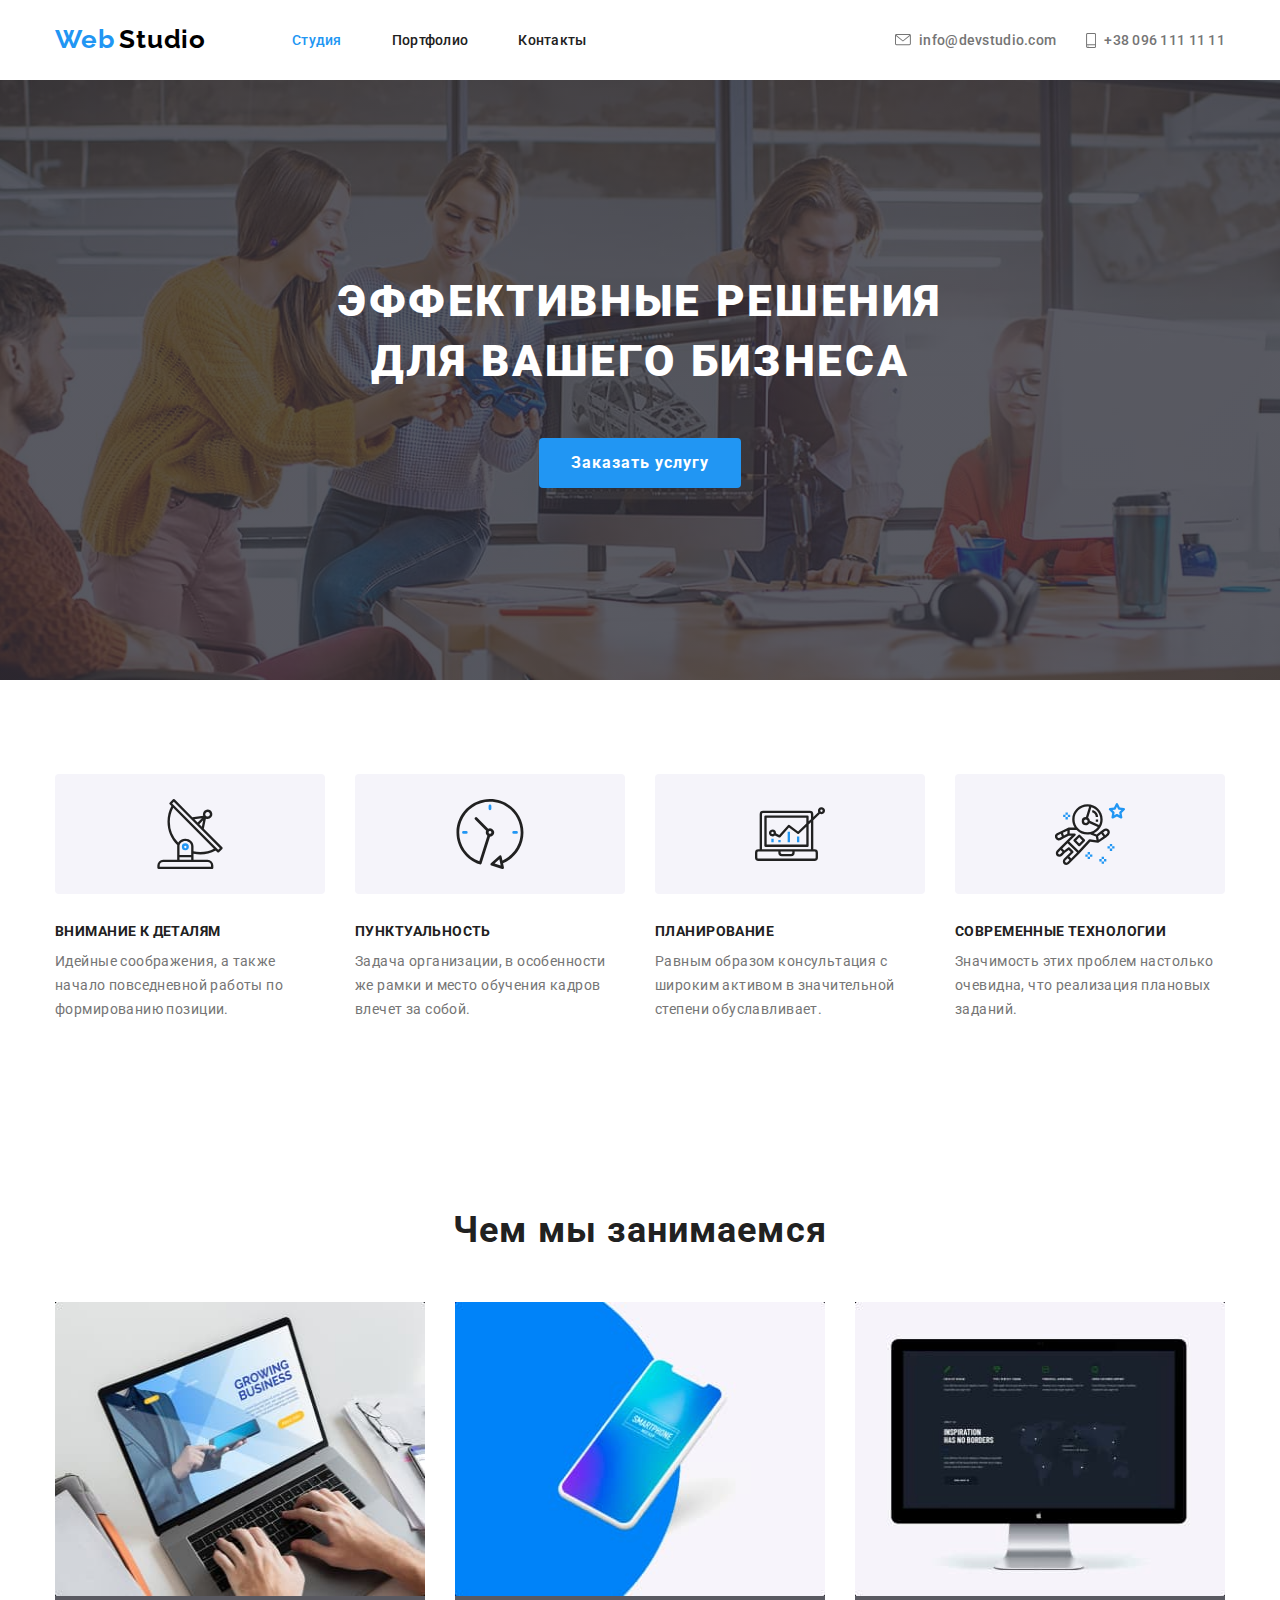
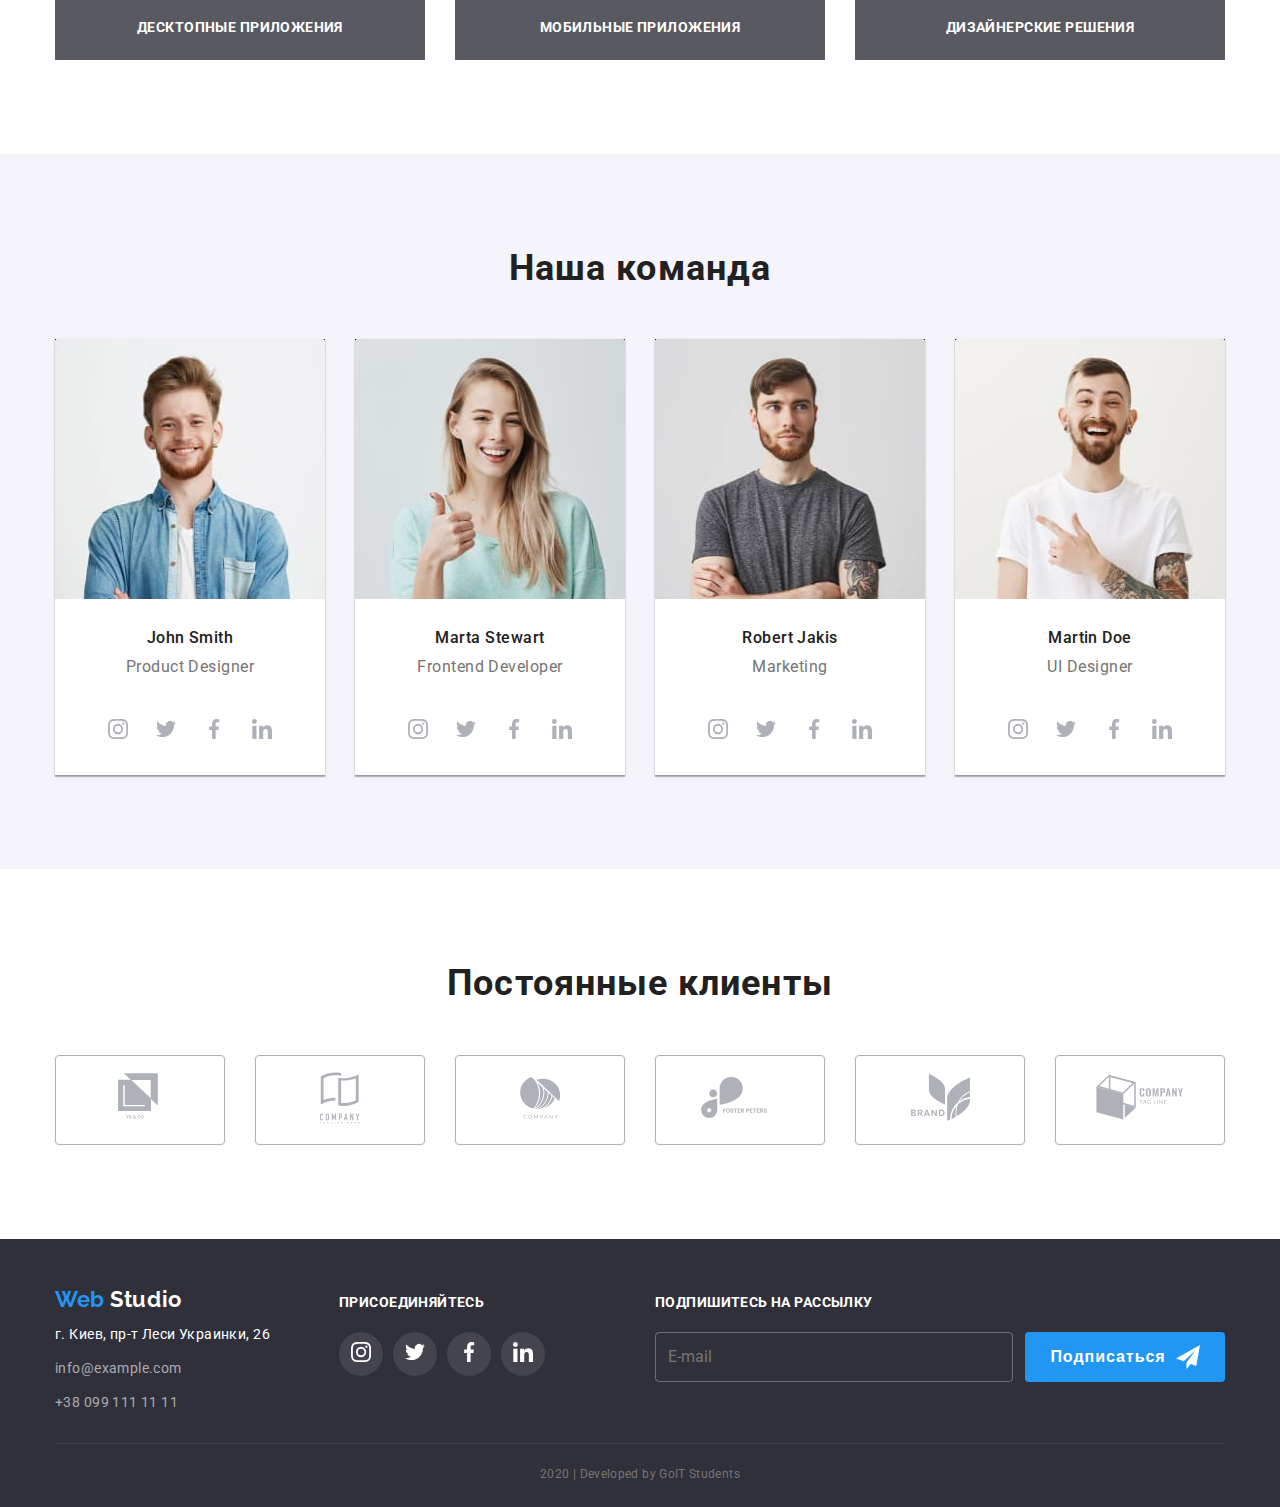
==== index.html @ 0f05ea8f "Добавляет клон дз4" ====
<!DOCTYPE html>
<html lang="ru">
<head>
    <meta charset="UTF-8">
    <meta name="viewport" content="width=device-width, initial-scale=1.0">
    <title>Web Studio</title>
    <link href="https://fonts.googleapis.com/css2?family=Raleway:wght@700&family=Roboto:wght@400;500;700;900&display=swap" rel="stylesheet">
    <link rel="stylesheet" href="./css/styles.css">
</head>
<body>
    <!--Шапка-->
    <header>
        <nav class="container main-nav">
        <a href="./index.html" class="logo"><span class="web-logo">Web</span>Studio</a>
        <ul class="site-nav list">
            <li class="item"><a href="./index.html" class="link current">Студия</a></li>
            <li class="item"><a href="./portfolio.html" class="link">Портфолио</a></li>
            <li class="item"><a href="" class="link">Контакты</a></li>
        </ul>
        <ul class="contacts-nav list">
            <li class="item envelope">
                <a href="mailto:info@devstudio.com" class="link">
                <svg class="icon-envelope">
                   <use href="./img/sprite.svg#icon-envelope"></use> 
                </svg>
                info@devstudio.com
            </a>
        </li>
            <li class="item phone">
                <a href="tel:+380961111111" class="link">
                <svg class="icon-phone">
                    <use href="./img/sprite.svg#icon-phone"></use>
                </svg>
                +38 096 111 11 11
            </a>
        </li>
        </ul>
        </nav>
    </header>
    <main>
    <!--Герой-->
    <section class="hero">
        <div class="container">
        <h1 class="title">эффективные решения для вашего бизнеса</h1>
        <a href="" class="button">Заказать услугу</a>
        </div>
    </section>
    <!--Наши Преимущества-->
    <section class="advantage">
        <div class="container">
        <h2 class="title">Наши преимущества</h2>
        <ul class="features-list list">
            <li class="item">
                <div class="item-image">
                    <svg class="icon">
                        <use href="./img/sprite.svg#icon-antenna"></use>
                    </svg>
                </div>
                <h3 class="item-title">Внимание к деталям</h3>
                <p class="item-description">Идейные соображения, а также начало повседневной работы по формированию позиции.</p>
            </li>
            <li class="item">
                <div class="item-image">
                    <svg class="icon">
                        <use href="./img/sprite.svg#icon-clock"></use>
                    </svg>
                </div>
                <h3 class="item-title">Пунктуальность</h3>
                <p class="item-description">Задача организации, в особенности же рамки и место обучения кадров влечет за собой.</p>
            </li>
            <li class="item">
                <div class="item-image">
                    <svg class="icon">
                        <use href="./img/sprite.svg#icon-pc"></use>
                    </svg>
                </div>
                <h3 class="item-title">Планирование</h3>
                <p class="item-description">Равным образом консультация с широким активом в значительной степени обуславливает.</p>
            </li>
            <li class="item">
                <div class="item-image">
                    <svg class="icon">
                        <use href="./img/sprite.svg#icon-astronaut"></use>
                    </svg>
                </div>
                <h3 class="item-title">Современные технологии</h3>
                <p class="item-description">Значимость этих проблем настолько очевидна, что реализация плановых заданий.</p>
            </li>
        </ul>
        </div>
    </section>
    <!--Чем мы занимаемся-->
    <section class="our-works">
        <div class="container">
        <h2 class="item-title">Чем мы занимаемся</h2>
        <ul class="type-works list">
            <li class="item"><img src="./img/desktop.jpg" alt="компьютер" width="370" height="294">
                <p class="description">Десктопные приложения</p></li>
            <li class="item"><img src="./img/smartphone.jpg" alt="смартфон" width="370" height="294">
                <p class="description">Мобильные приложения</p></li>
            <li class="item"><img src="./img/display.jpg" alt="дизайн" width="370" height="294">
                <p class="description">Дизайнерские решения</p></li>
        </ul>
        </div>
    </section>
    <!--Наша команда-->
    <section class="team">
        <div class="container">
        <h2 class="team-title">Наша команда</h2>
        <ul class="people-team list">
            <li class="item">
                <img src="./img/John.jpg" alt="John" width="270" height="260" class="foto">
                <h3>John Smith</h3>
                <p>Product Designer</p>
                    <div class="social-link">
                    <a href="https://www.instagram.com/"><svg class="social-icon"><use href="./img/sprite.svg#icon-instagram"></use></svg></a>
                    <a href="https://twitter.com/"><svg class="social-icon"><use href="./img/sprite.svg#icon-twitter"></use></svg></a>
                    <a href="https://www.facebook.com/"><svg class="social-icon"><use href="./img/sprite.svg#icon-facebook"></use></svg></a>
                    <a href="https://www.linkedin.com/"><svg class="social-icon"><use href="./img/sprite.svg#icon-linkedin"></use></svg></a>
                    </div>    
            </li>
            <li class="item">
                <img src="./img/Marta.jpg" alt="Marta" width="270" height="260" class="foto">
                <h3>Marta Stewart</h3>
                <p>Frontend Developer</p>
                    <div class="social-link">
                    <a href="https://www.instagram.com/"><svg class="social-icon"><use href="./img/sprite.svg#icon-instagram"></use></svg></a>
                    <a href="https://twitter.com/"><svg class="social-icon"><use href="./img/sprite.svg#icon-twitter"></use></svg></a>
                    <a href="https://www.facebook.com/"><svg class="social-icon"><use href="./img/sprite.svg#icon-facebook"></use></svg></a>
                    <a href="https://www.linkedin.com/"><svg class="social-icon"><use href="./img/sprite.svg#icon-linkedin"></use></svg></a>
                    </div> 
            </li>
            <li class="item">
                <img src="./img/Robert.jpg" alt="Robert" width="270" height="260" class="foto">
                <h3>Robert Jakis</h3>
                <p>Marketing</p>
                    <div class="social-link">
                    <a href="https://www.instagram.com/"><svg class="social-icon"><use href="./img/sprite.svg#icon-instagram"></use></svg></a>
                    <a href="https://twitter.com/"><svg class="social-icon"><use href="./img/sprite.svg#icon-twitter"></use></svg></a>
                    <a href="https://www.facebook.com/"><svg class="social-icon"><use href="./img/sprite.svg#icon-facebook"></use></svg></a>
                    <a href="https://www.linkedin.com/"><svg class="social-icon"><use href="./img/sprite.svg#icon-linkedin"></use></svg></a>
                    </div> 
            </li>
            <li class="item">
                <img src="./img/Martin.jpg" alt="Martin" width="270" height="260" class="foto">
                <h3>Martin Doe</h3>
                <p>UI Designer</p>
                    <div class="social-link">
                    <a href="https://www.instagram.com/"><svg class="social-icon"><use href="./img/sprite.svg#icon-instagram"></use></svg></a>
                    <a href="https://twitter.com/"><svg class="social-icon"><use href="./img/sprite.svg#icon-twitter"></use></svg></a>
                    <a href="https://www.facebook.com/"><svg class="social-icon"><use href="./img/sprite.svg#icon-facebook"></use></svg></a>
                    <a href="https://www.linkedin.com/"><svg class="social-icon"><use href="./img/sprite.svg#icon-linkedin"></use></svg></a>
                    </div>
            </li>
        </ul>
    </div>
    </section>
    <!--Клиенты-->
    <section class="clients">
        <div class="container">
        <h2>Постоянные клиенты</h2>
        <ul class="partners list">
            <li class="item"><a href=""><svg class="company-icon" width="44" height="49"><use href="./img/sprite.svg#icon-logo-one"></use></svg></a></li>
            <li class="item"><a href=""><svg class="company-icon" width="40" height="52"><use href="./img/sprite.svg#icon-logo-two"></use></svg></a></li>    
            <li class="item"><a href=""><svg class="company-icon" width="41" height="42"><use href="./img/sprite.svg#icon-logo-three"></use></svg></a></li>
            <li class="item"><a href=""><svg class="company-icon" width="79" height="42"><use href="./img/sprite.svg#icon-logo-four"></use></svg></a></li>
            <li class="item"><a href=""><svg class="company-icon" width="59" height="47"><use href="./img/sprite.svg#icon-logo-five"></use></svg></a></li>
            <li class="item"><a href=""><svg class="company-icon" width="88" height="45"><use href="./img/sprite.svg#icon-logo-six"></use></svg></a></li>
        </ul>
    </div>
    </section>
</main>
    <!--Подвал-->
    <footer class="footer">
        <div class="container">
        <div class="flex-container">
            <div>
                <a href="./index.html" class="logo"><span class="web-logo">Web</span>Studio</a>
                <ul class="contact-info list">
                    <li class="info">г. Киев, пр-т Леси Украинки, 26</li>
                    <li class="info"><a href="">info@example.com</a></li>
                    <li class="info"><a href="">+38 099 111 11 11</a></li>
                </ul>
            </div>
            <div class="social-container">
                <p class="follow">присоединяйтесь</p>
                <ul class="social-links list">
                    <li class="item"><a href="https://www.instagram.com/"><svg class="social-icon"><use href="./img/sprite.svg#icon-instagram"></use></svg></a></li>
                    <li class="item"><a href="https://twitter.com/"><svg class="social-icon"><use href="./img/sprite.svg#icon-twitter"></use></svg></a></li>
                    <li class="item"><a href="https://www.facebook.com/"><svg class="social-icon"><use href="./img/sprite.svg#icon-facebook"></use></svg></a></li>
                    <li class="item"><a href="https://www.linkedin.com/"><svg class="social-icon"><use href="./img/sprite.svg#icon-linkedin"></use></svg></a></li>
                </ul>
            </div>
            <div class="subscribe-conteiner">
                <p class="follow">Подпишитесь на рассылку</p>
                <div class="subscribe-form">
                    <div class="email-form">E-mail</div>
                    <button type="button" class="button">Подписаться <svg class="subscribe-icon" width="24" height="24"><use href="./img/sprite.svg#icon-send"></use></svg></button>
                </div>    
            </div>
        </div>
        <div class="copy-block">
        <p class="copy-right">2020 | Developed by GoIT Students </p>
        </div>
    </footer>
</body>
</html>
---- css/styles.css ----
/* 
Основной цвет текста #757575
Вторичный цвет текста #212121
Цвет подсвечивания #2196F3
Фон шапки #FFFFFF
Основной фон #E5E5E5
Вторичный фон #F5F4FA
 */

 :root {
     --primary-text-color: #757575;
     --secondary-text-color: #212121;
     --background-primary: #FFFFFF;
     --background-secondary: #F5F4FA;
     --footer-background-site: #2F303A;
     --hover-color: #2196F3;
     --social-link-color: #AFB1B8;
 }
 
 *,
 *::before,
 *::after {
   box-sizing: border-box;
   margin: 0;
 }

 body{
    font-family: 'Roboto', sans-serif; 
    
    background-color: var(--background-site);
     color: var(--primary-text-color);


}

ul {
    list-style: none;
}

a{
    text-decoration: none;
}

h1, h2, h3, h4, h5, h6, p{
    margin-top: 0;
    margin-bottom: 0em;
}


/* Утилитные классы */

.container{
    margin-left: auto;
    margin-right: auto;
    width: 1200px;
    padding-left: 15px;
    padding-right: 15px;
    /* outline: 2px solid tomato; */
}

.list{
    margin: 0;
    padding: 0;
    list-style: none;
}



/* Шапка */
.main-nav{
    display: flex;
    align-items: center;
}

.site-nav{
    display: flex;
    margin-left: 86px;
}

.contacts-nav{
    display: flex;
    margin-left: auto;
}

.logo{
    font-family: Raleway, sans-serif;
    font-weight: 700;
    font-size: 26px;
    line-height: 1.2;
    letter-spacing: 0.03em;
    
    color: #000000;
}

.web-logo{
    padding-right: 5px;

    color: var(--hover-color);
}

.site-nav .link{
    display: block;
    padding-top: 32px;
    padding-bottom: 32px;
    
    font-weight: 500;
    font-size: 14px;
    line-height: 1.15;
    letter-spacing: 0.02em;

    color: var(--secondary-text-color);
}

.site-nav .item:not(:last-child){
    margin-right: 50px;
}


.site-nav a:hover,
.site-nav a:focus{
    color: var(--hover-color);
}

.link.current{
    color: var(--hover-color);
}

.contacts-nav .item:not(:first-child){
    margin-left: 30px;    
}

.icon-envelope{
    width: 16px;
    height: 12px;
    margin-right: 8px;
    fill: currentColor;
}

.item.envelope:hover .icon-envelope{
    fill: var(--hover-color);
}


.icon-phone{
    width: 10px;
    height: 15px;
    margin-right: 8px;
    fill: currentColor;
}

.item.phone:hover .icon-phone{
    fill: var(--hover-color);
}

.contacts-nav .link{
    display: flex;
    align-items: center;
    padding-top: 32px;
    padding-bottom: 32px;
        
    font-weight: 500;
    font-size: 14px;
    line-height: 1.15;
    letter-spacing: 0.02em;

    color: var(--primary-text-color);
}

.contacts-nav a:hover,
.contacts-nav a:focus{
    color: var(--hover-color);
}

/* Герой */
.hero{
    display: flex;
    height: 600px;
    text-align: center;
    align-items: center;

    background-image: linear-gradient(rgba(47, 48, 58, 0.8), rgba(47, 48, 58, 0.8)), url(../img/Header.jpg);
    background-repeat: no-repeat;
    background-position: center;
    
}

.hero .title{
    width: 646px;
    margin-bottom: 46px;
    margin-left: auto;
    margin-right: auto;

    font-weight: 900;
    font-size: 44px;
    line-height: 1.36;
    text-align: center;
    letter-spacing: 0.06em;
    text-transform: uppercase;

    color: var(--background-primary);
}

.hero .button{
    display: inline-block;
    border-radius: 4px;
    min-width: 200px;
    padding: 10px 32px;
    
    font-weight: 700;
    font-size: 16px;
    line-height: 1.87;
    letter-spacing: 0.06em;

    color: var(--background-primary);
    background-color: var(--hover-color);
}

/* Наши преимущества */
.advantage{
    padding-top: 94px;
    padding-bottom: 94px;
}

.advantage .title{
    display: none;
}

.features-list{
    display: flex;
}

.item-image{
    display: flex;
    width: 270px;
    height: 120px;
    align-items: center;
    justify-content: center;
    border-radius: 4px;
    margin-bottom: 30px;

    background-color: var(--background-secondary);
}

.item-image .icon{
    width: 70px;
    height: 70px;
}

.features-list .item + .item{
    margin-left: 30px;
}
.advantage .item-title{
    margin-bottom: 10px;
    
    font-weight: 700;
    font-size: 14px;
    line-height: 1.14;
    letter-spacing: 0.03em;
    text-transform: uppercase;

    color: var(--secondary-text-color);
}

.advantage .item-description{
    font-size: 14px;
    line-height: 1.71;
    letter-spacing: 0.03em;

}

/* Чем мы занимаемся */
.our-works{
    padding-top: 94px;
    padding-bottom: 94px;
}


.our-works .item-title{
    
    font-size: 36px;
    line-height: 1.16;
    text-align: center;
    letter-spacing: 0.03em;

    color: var(--secondary-text-color);
}

.our-works .type-works{
    display: flex;
    margin-top: 50px;
}

.type-works img{
    display: block;
}

.type-works .item:not(:last-child){
    margin-right: 30px;
}

.type-works .description{
    display: flex;
    width: 370px;
    /* height: 70px; */
    padding-top: 24px;
    padding-bottom: 24px;
    align-items: center;
    justify-content: center;
    
    font-weight: 700;
    font-size: 14px;
    line-height: 1.14;
    letter-spacing: 0.03em;
    text-transform: uppercase;

    color: var(--background-primary);
    background-color: rgba(47, 48, 58, 0.8);

}

/* Наша команда */
.team{
    background-color: var(--background-secondary);
    padding-top: 94px;
    padding-bottom: 94px;
}
.team .team-title{
    font-size: 36px;
    line-height: 1.16;
    text-align: center;
    letter-spacing: 0.03em;

    color: var(--secondary-text-color);
}

.team .people-team{
    display: flex;
    margin-top: 50px;
}

.people-team .item{
    text-align: center;
    padding-bottom: 24px;

    background-color: var(--background-primary);
    box-shadow: 0px 2px 1px rgba(0, 0, 0, 0.2), 0px 1px 1px rgba(0, 0, 0, 0.14), 0px 1px 3px rgba(0, 0, 0, 0.12);
}

.people-team .item + .item{
    margin-left: 30px;
}

.people-team .foto{
    display: block;
}

.team h3{
    margin-top: 30px;

    font-weight: 500;
    font-size: 16px;
    line-height: 1.18;
    letter-spacing: 0.03em;

    color: var(--secondary-text-color);
}

.team p{
    margin-top: 10px;

    font-size: 16px;
    line-height: 1.18;
    letter-spacing: 0.03em;
}

.people-team .social-link{
    margin-top: 30px;
}

/* .social-link>a + a{
    margin-left: 40px;
} */

.social-link>a{
    display: inline-flex;
    justify-content: center;
    align-items: center;
    width: 44px;
    height: 44px;
    border-radius: 50%;
}

.social-icon{
    width: 20px;
    height: 20px;
    fill: var(--social-link-color);
}

.team a:hover .social-icon,
.team a:focus .social-icon{
    fill: var(--background-primary);
}

.team a:hover,
.team a:focus{
    background-color: var(--hover-color);
}

/* Постоянные клиенты */
.clients{
    padding-top: 94px;
    padding-bottom: 94px;
}

.clients h2{
    font-size: 36px;
    line-height: 1.16;
    text-align: center;
    letter-spacing: 0.03em;

    color: var(--secondary-text-color);
}

.clients .partners{
    display: flex;
    margin-top: 50px;
}

.partners .item{
    display: flex;
    justify-content: center;
    align-items: center;
    width: 175px;
    height: 90px;

    border: 1px solid #AFB1B8;
    border-radius: 4px;
}

.partners .item:not(:last-child){
    margin-right: 30px;
}

.company-icon{
    fill: var(--social-link-color);
}

.clients .item:hover .company-icon,
.clients .item:focus .company-icon{ 
    fill: var(--hover-color);
}

.clients .item:hover,
.clients .item:focus{
    border: 1px solid var(--hover-color);
}

/* Подвал */

.footer {
    background-color: var(--footer-background-site);
    padding-top: 48px;
    padding-bottom: 21px;
}

.footer .flex-container{
    display: flex;
    margin-bottom: 28px;
    align-items: baseline;
}

.footer .logo{
    font-size: 22px;
    line-height: 1.18;
    letter-spacing: 0.03em;

    color: var(--background-primary);
}

.contact-info .info{
    margin-top: 10px;

    font-size: 14px;
    line-height: 1.71;
    letter-spacing: 0.03em;

    color: var(--background-primary);
}

.social-icon{
    width: 20px;
    height: 20px;
    fill: var(--social-link-color);
}

.contact-info a{
    font-size: 14px;
    line-height: 1.71;
    letter-spacing: 0.03em;

    color: rgba(255, 255, 255, 0.6);
}

.footer .follow{
    font-weight: 700;
    font-size: 14px;
    line-height: 1.14;
    letter-spacing: 0.03em;
    text-transform: uppercase;

    color: var(--background-primary);
}

.copy-block{
    padding-top: 18px;
    border-top: 1px solid rgba(255, 255, 255, 0.1);
}

.footer .copy-right{
    font-size: 12px;
    line-height: 2;
    text-align: center;
    letter-spacing: 0.03em;
}

.social-container{
    margin-left: 69px;
}

.social-links{
    display: flex;
    margin-top: 21px;
}

.social-links .item:not(:last-child){
    margin-right: 10px;
}

.social-links .item{
    display: inline-flex;
    justify-content: center;
    align-items: center;
    width: 44px;
    height: 44px;
    border-radius: 50%;

    background-color: #43444D ;
}

.social-links .social-icon{
    fill: var(--background-primary);
}

.social-links .item:hover,
.social-links .item:focus{
    background-color: var(--hover-color);
}

.subscribe-conteiner{
    margin-left: auto;
}

.subscribe-form{
    display: flex;
    margin-top: 21px;
}

.subscribe-icon{
    margin-left: 10px;
}

.email-form{
    display: flex;
    align-items: center;
    width: 358px;
    height: 50px;
    border: 1px solid rgba(255, 255, 255, 0.3);
    border-radius: 4px;
    padding-left: 12px;

    font-size: 16px;
    line-height: 1.83;
}

.footer .button{
    display: flex;
    align-items: center;
    justify-content: center;
    min-width: 200px;
    margin-left: 12px;
    border-radius: 4px;
    padding: 0;
    border: none;
    
    font-weight: 900;
    font-size: 16px;
    line-height: 1.87;
    letter-spacing: 0.06em;

    color: var(--background-primary);
    background-color: var(--hover-color);
}
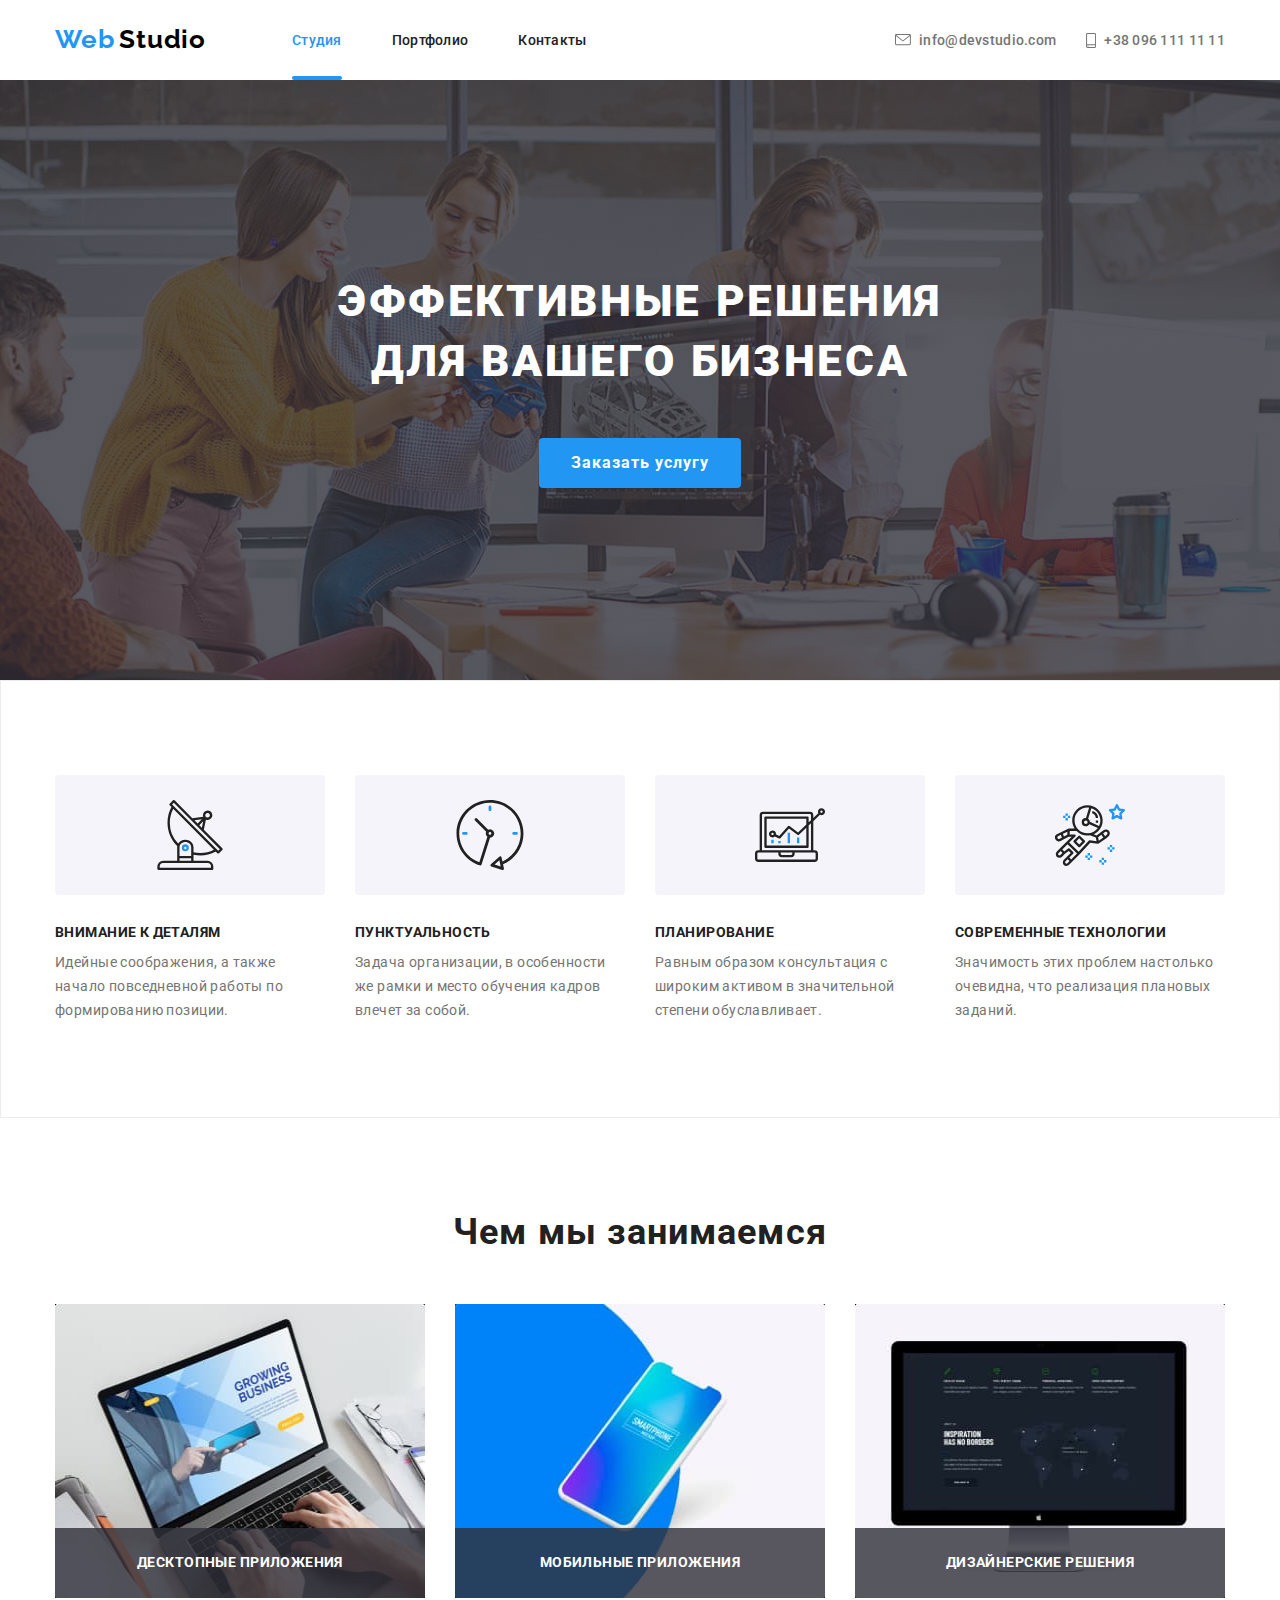
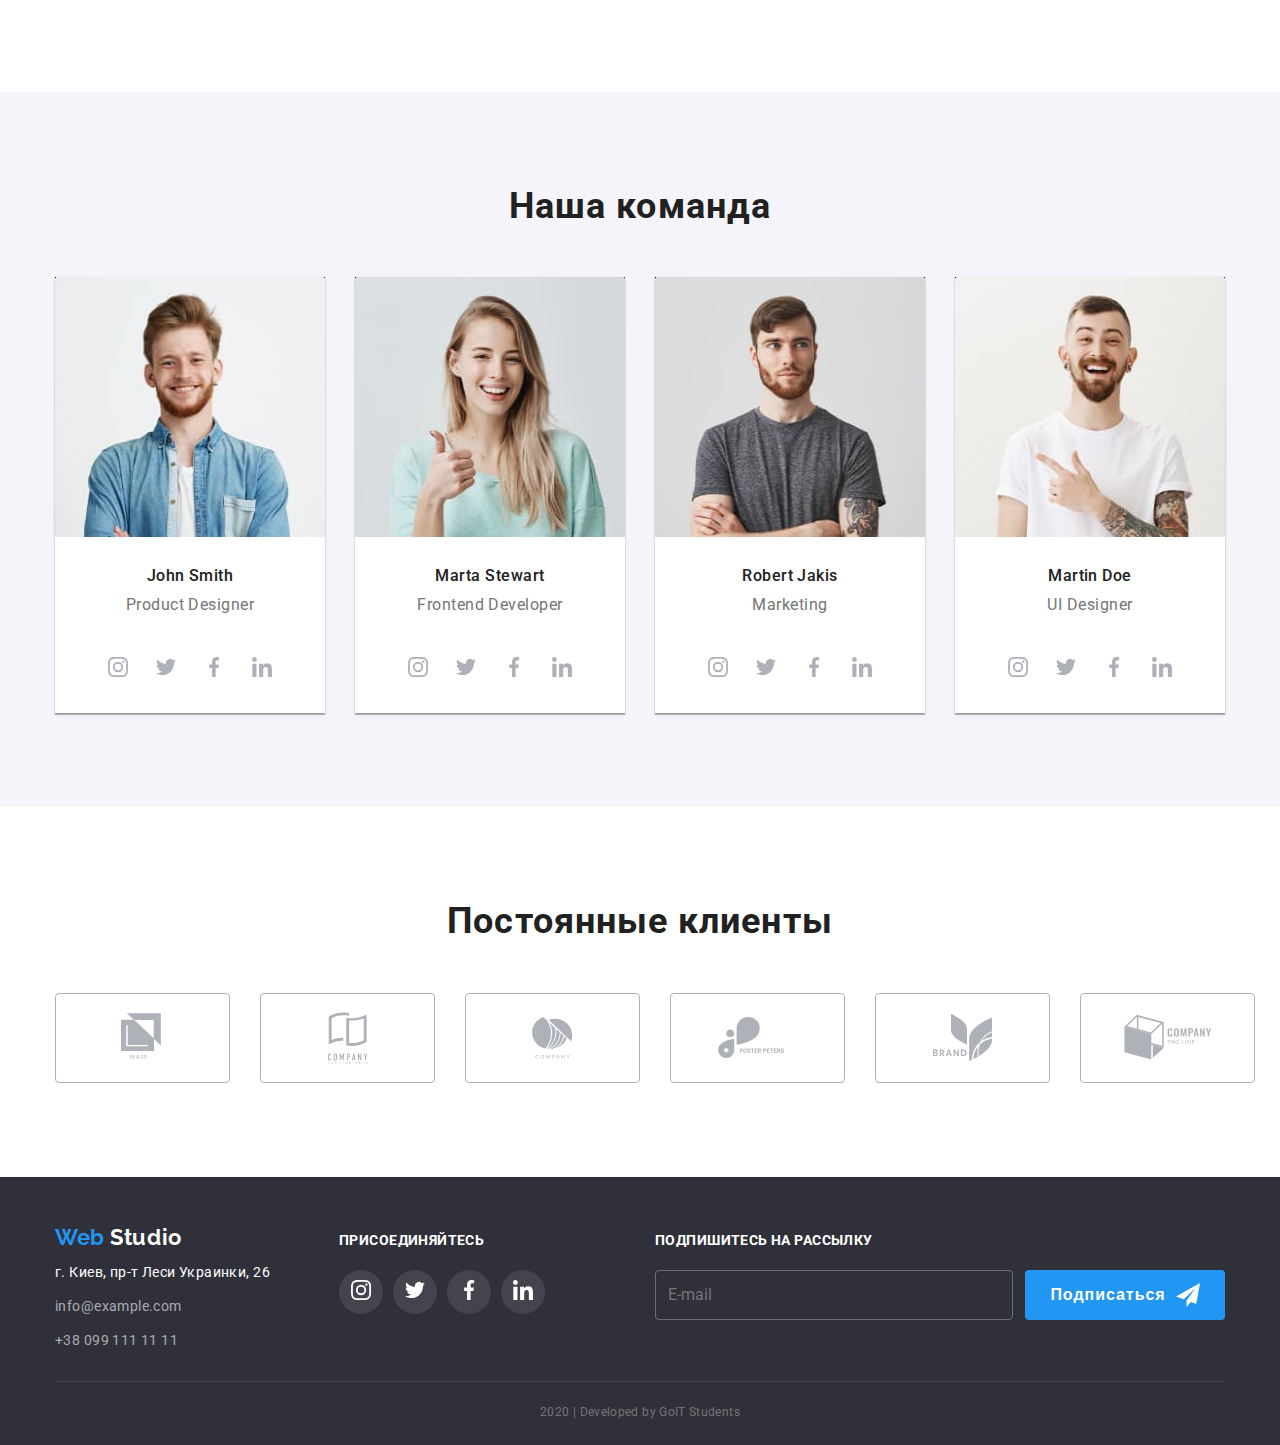
==== commit 57d0fdfa: "Добавляет тайминг и кубик анимации" ====
--- a/index.html
+++ b/index.html
@@ -160,12 +160,12 @@
         <div class="container">
         <h2>Постоянные клиенты</h2>
         <ul class="partners list">
-            <li class="item"><a href=""><svg class="company-icon" width="44" height="49"><use href="./img/sprite.svg#icon-logo-one"></use></svg></a></li>
-            <li class="item"><a href=""><svg class="company-icon" width="40" height="52"><use href="./img/sprite.svg#icon-logo-two"></use></svg></a></li>    
-            <li class="item"><a href=""><svg class="company-icon" width="41" height="42"><use href="./img/sprite.svg#icon-logo-three"></use></svg></a></li>
-            <li class="item"><a href=""><svg class="company-icon" width="79" height="42"><use href="./img/sprite.svg#icon-logo-four"></use></svg></a></li>
-            <li class="item"><a href=""><svg class="company-icon" width="59" height="47"><use href="./img/sprite.svg#icon-logo-five"></use></svg></a></li>
-            <li class="item"><a href=""><svg class="company-icon" width="88" height="45"><use href="./img/sprite.svg#icon-logo-six"></use></svg></a></li>
+            <li class="item"><a href="" class="item-link"><svg class="company-icon" width="44" height="49"><use href="./img/sprite.svg#icon-logo-one"></use></svg></a></li>
+            <li class="item"><a href="" class="item-link"><svg class="company-icon" width="40" height="52"><use href="./img/sprite.svg#icon-logo-two"></use></svg></a></li>    
+            <li class="item"><a href="" class="item-link"><svg class="company-icon" width="41" height="42"><use href="./img/sprite.svg#icon-logo-three"></use></svg></a></li>
+            <li class="item"><a href="" class="item-link"><svg class="company-icon" width="79" height="42"><use href="./img/sprite.svg#icon-logo-four"></use></svg></a></li>
+            <li class="item"><a href="" class="item-link"><svg class="company-icon" width="59" height="47"><use href="./img/sprite.svg#icon-logo-five"></use></svg></a></li>
+            <li class="item"><a href="" class="item-link"><svg class="company-icon" width="88" height="45"><use href="./img/sprite.svg#icon-logo-six"></use></svg></a></li>
         </ul>
     </div>
     </section>
@@ -202,6 +202,7 @@
         <div class="copy-block">
         <p class="copy-right">2020 | Developed by GoIT Students </p>
         </div>
+        </div>
     </footer>
 </body>
 </html>--- a/css/styles.css
+++ b/css/styles.css
@@ -108,8 +108,11 @@
     line-height: 1.15;
     letter-spacing: 0.02em;
 
+    transition: 250ms cubic-bezier(0.4, 0, 0.2, 1);
+
     color: var(--secondary-text-color);
 }
+
 
 .site-nav .item:not(:last-child){
     margin-right: 50px;
@@ -122,7 +125,21 @@
 }
 
 .link.current{
+    position: relative;    
     color: var(--hover-color);
+}
+
+.link.current::after{
+    display: block;
+    content: '';
+
+    position: absolute;
+    bottom: 0;
+
+    width: 100%;
+    height: 4px;
+    border-radius: 2px;
+    background-color: var(--hover-color);
 }
 
 .contacts-nav .item:not(:first-child){
@@ -134,6 +151,8 @@
     height: 12px;
     margin-right: 8px;
     fill: currentColor;
+    transition: fill 250ms cubic-bezier(0.4, 0, 0.2, 1);
+
 }
 
 .item.envelope:hover .icon-envelope{
@@ -146,6 +165,8 @@
     height: 15px;
     margin-right: 8px;
     fill: currentColor;
+    transition: fill 250ms cubic-bezier(0.4, 0, 0.2, 1);
+
 }
 
 .item.phone:hover .icon-phone{
@@ -162,6 +183,8 @@
     font-size: 14px;
     line-height: 1.15;
     letter-spacing: 0.02em;
+
+    transition: 250ms cubic-bezier(0.4, 0, 0.2, 1);
 
     color: var(--primary-text-color);
 }
@@ -219,6 +242,7 @@
 .advantage{
     padding-top: 94px;
     padding-bottom: 94px;
+    border: 1px solid #ECECEC;
 }
 
 .advantage .title{
@@ -290,6 +314,10 @@
     margin-top: 50px;
 }
 
+.type-works .item{
+    position: relative;
+}
+
 .type-works img{
     display: block;
 }
@@ -299,11 +327,13 @@
 }
 
 .type-works .description{
+    position: absolute;
+    bottom: 0;
+    
     display: flex;
     width: 370px;
-    /* height: 70px; */
-    padding-top: 24px;
-    padding-bottom: 24px;
+    padding-top: 27px;
+    padding-bottom: 27px;
     align-items: center;
     justify-content: center;
     
@@ -388,12 +418,17 @@
     width: 44px;
     height: 44px;
     border-radius: 50%;
+
+    transition: 250ms cubic-bezier(0.4, 0, 0.2, 1);
+
 }
 
 .social-icon{
     width: 20px;
     height: 20px;
     fill: var(--social-link-color);
+    transition: 250ms cubic-bezier(0.4, 0, 0.2, 1);
+
 }
 
 .team a:hover .social-icon,
@@ -426,7 +461,7 @@
     margin-top: 50px;
 }
 
-.partners .item{
+/* .partners .item{
     display: flex;
     justify-content: center;
     align-items: center;
@@ -435,7 +470,21 @@
 
     border: 1px solid #AFB1B8;
     border-radius: 4px;
-}
+} */
+
+.partners .item-link{
+    display: flex;
+    justify-content: center;
+    align-items: center;
+    width: 175px;
+    height: 90px;
+
+    transition: 250ms cubic-bezier(0.4, 0, 0.2, 1);
+
+    border: 1px solid #AFB1B8;
+    border-radius: 4px;
+}
+
 
 .partners .item:not(:last-child){
     margin-right: 30px;
@@ -443,6 +492,8 @@
 
 .company-icon{
     fill: var(--social-link-color);
+    transition: 250ms cubic-bezier(0.4, 0, 0.2, 1);
+
 }
 
 .clients .item:hover .company-icon,
@@ -450,8 +501,8 @@
     fill: var(--hover-color);
 }
 
-.clients .item:hover,
-.clients .item:focus{
+.clients .item-link:hover,
+.clients .item-link:focus{
     border: 1px solid var(--hover-color);
 }
 
@@ -543,6 +594,8 @@
     width: 44px;
     height: 44px;
     border-radius: 50%;
+
+    transition: 250ms cubic-bezier(0.4, 0, 0.2, 1);
 
     background-color: #43444D ;
 }
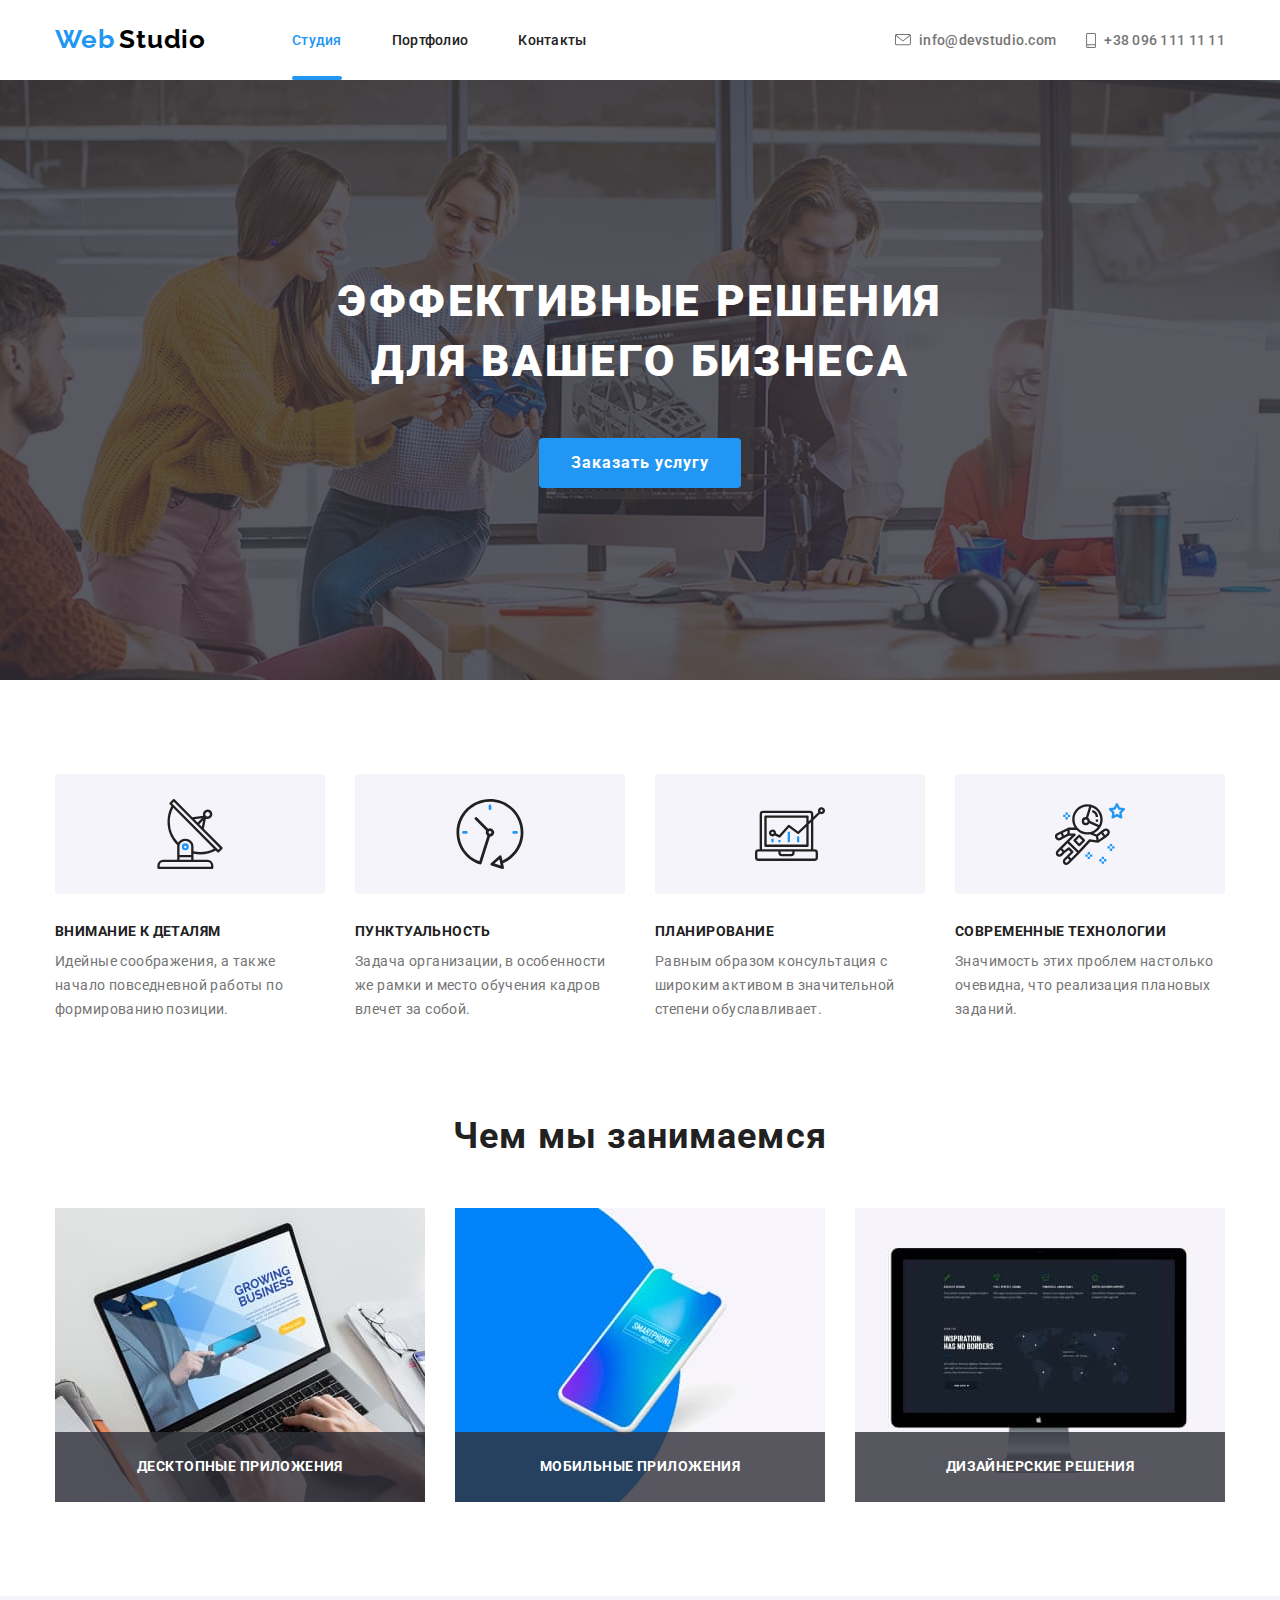
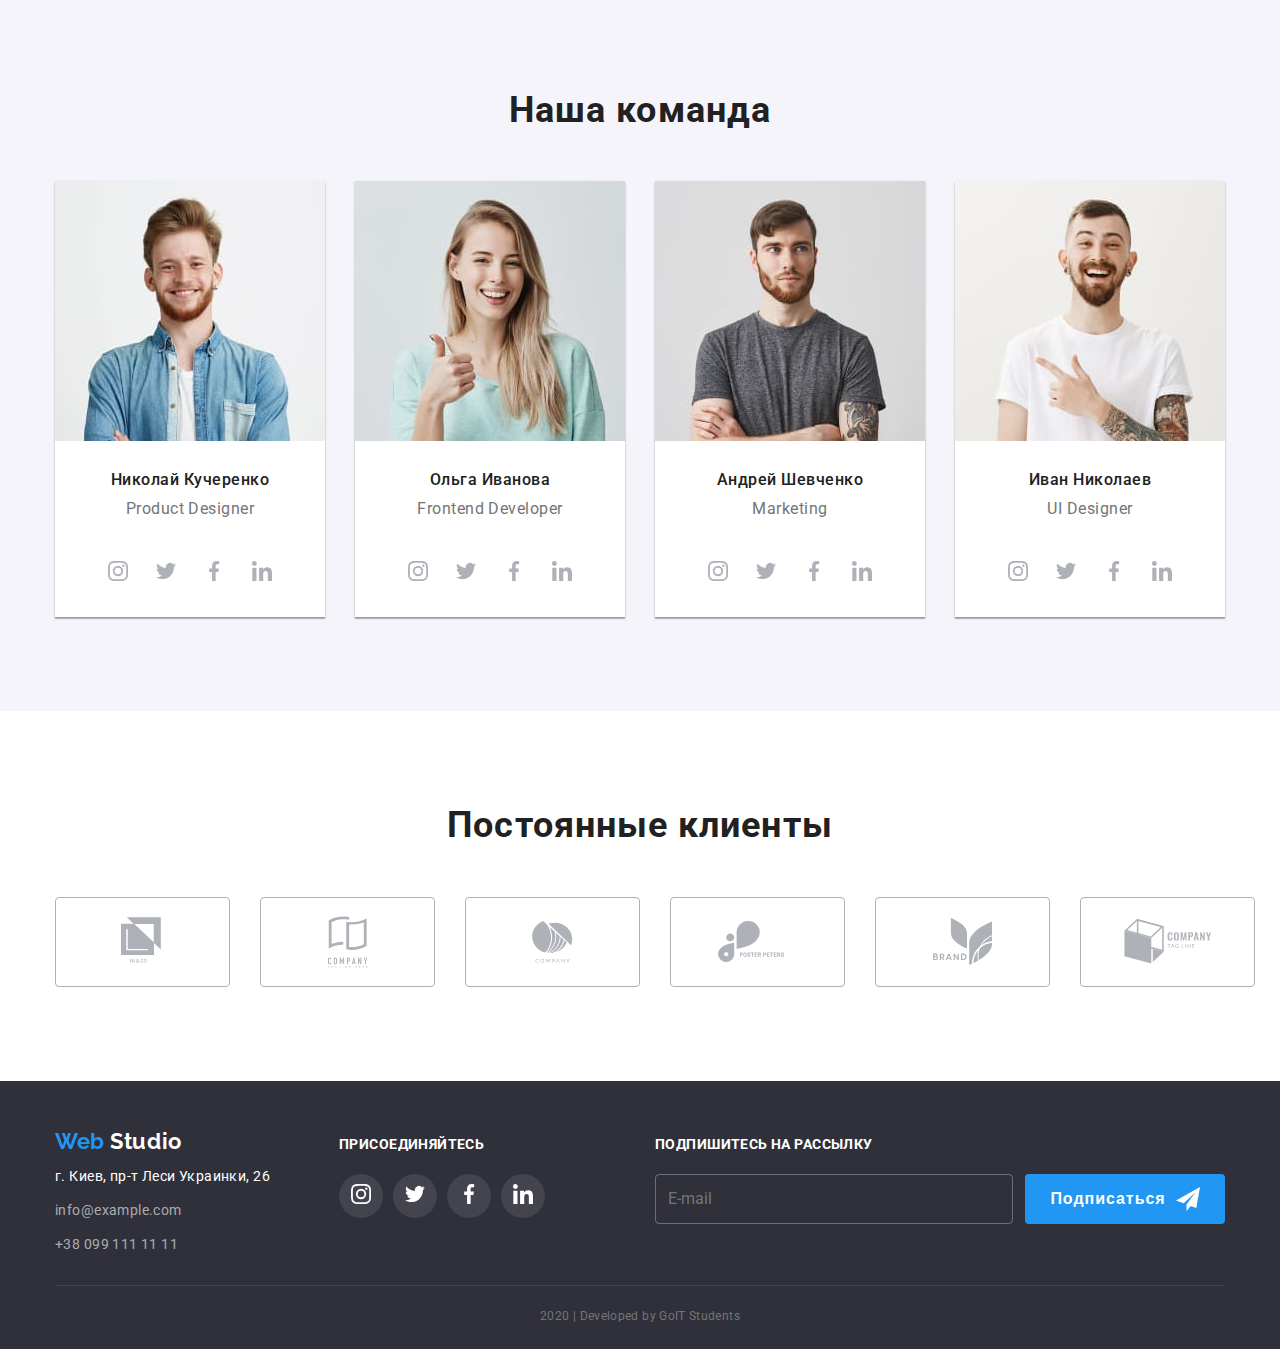
==== commit d2f21152: "Добавляет анимацию текста в Портфолио" ====
--- a/index.html
+++ b/index.html
@@ -110,7 +110,7 @@
         <ul class="people-team list">
             <li class="item">
                 <img src="./img/John.jpg" alt="John" width="270" height="260" class="foto">
-                <h3>John Smith</h3>
+                <h3>Николай Кучеренко</h3>
                 <p>Product Designer</p>
                     <div class="social-link">
                     <a href="https://www.instagram.com/"><svg class="social-icon"><use href="./img/sprite.svg#icon-instagram"></use></svg></a>
@@ -121,7 +121,7 @@
             </li>
             <li class="item">
                 <img src="./img/Marta.jpg" alt="Marta" width="270" height="260" class="foto">
-                <h3>Marta Stewart</h3>
+                <h3>Ольга Иванова</h3>
                 <p>Frontend Developer</p>
                     <div class="social-link">
                     <a href="https://www.instagram.com/"><svg class="social-icon"><use href="./img/sprite.svg#icon-instagram"></use></svg></a>
@@ -132,7 +132,7 @@
             </li>
             <li class="item">
                 <img src="./img/Robert.jpg" alt="Robert" width="270" height="260" class="foto">
-                <h3>Robert Jakis</h3>
+                <h3>Андрей Шевченко</h3>
                 <p>Marketing</p>
                     <div class="social-link">
                     <a href="https://www.instagram.com/"><svg class="social-icon"><use href="./img/sprite.svg#icon-instagram"></use></svg></a>
@@ -143,7 +143,7 @@
             </li>
             <li class="item">
                 <img src="./img/Martin.jpg" alt="Martin" width="270" height="260" class="foto">
-                <h3>Martin Doe</h3>
+                <h3>Иван Николаев</h3>
                 <p>UI Designer</p>
                     <div class="social-link">
                     <a href="https://www.instagram.com/"><svg class="social-icon"><use href="./img/sprite.svg#icon-instagram"></use></svg></a>
--- a/css/styles.css
+++ b/css/styles.css
@@ -241,8 +241,8 @@
 /* Наши преимущества */
 .advantage{
     padding-top: 94px;
-    padding-bottom: 94px;
-    border: 1px solid #ECECEC;
+    /* padding-bottom: 94px;
+    border: 1px solid #ECECEC; */
 }
 
 .advantage .title{
